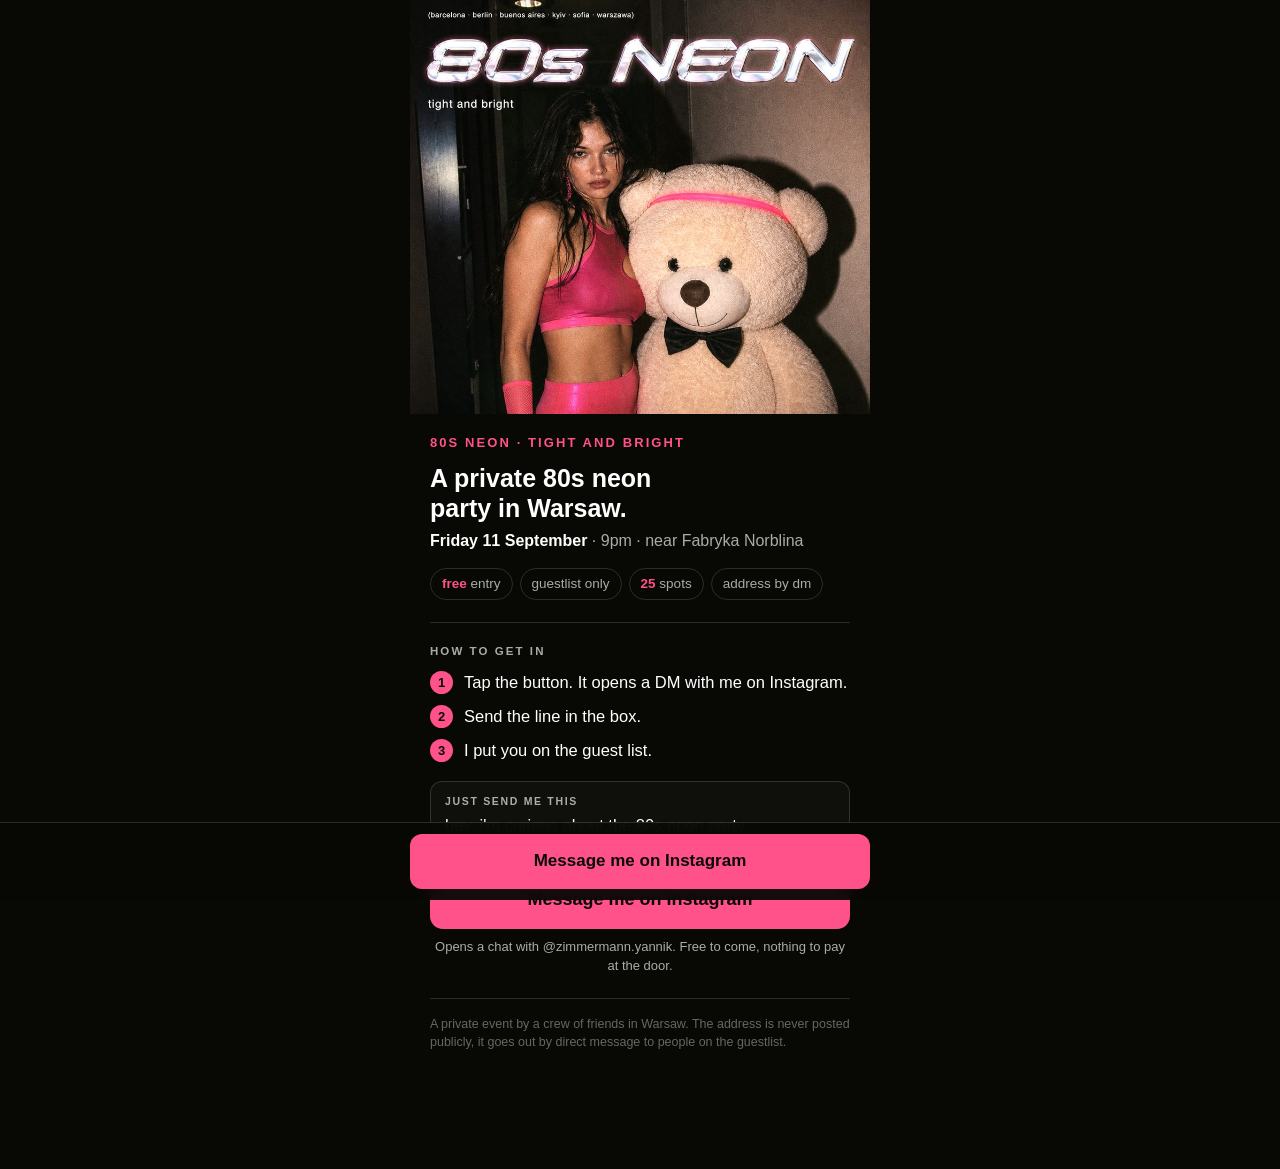
==== static/80s-neon/index.html @ c00cbc7e "Serve the 80s Neon page at /80s-neon/ Moves the page and its hero into static/80s-neon/ so it serves" ====
<!doctype html>
<html lang="en">
<head>
<meta charset="utf-8">
<meta name="viewport" content="width=device-width, initial-scale=1, viewport-fit=cover">
<title>80s Neon Party · Warsaw · Friday 11 September</title>
<meta name="description" content="A private 80s neon DJ party in Warsaw on Friday 11 September, near Fabryka Norblina. Guestlist only, 25 spots. Message on Instagram to get in.">
<link rel="icon" href="favicon-32.png" sizes="32x32">
<link rel="apple-touch-icon" href="favicon-180.png">
<meta property="og:title" content="80s Neon Party · Warsaw · Friday 11 September">
<meta property="og:description" content="Private 80s neon DJ party in Warsaw. Guestlist only, 25 spots.">
<meta property="og:image" content="https://yannikzimmermann.de/80s-neon/80s-neon-hero.jpg">
<link rel="canonical" href="https://yannikzimmermann.de/80s-neon/">
<meta property="og:type" content="website">

<script>
  (function (w, d, s, u) {
    if (w.oaiq) return;
    var q = function () { q.q.push(arguments); };
    q.q = []; w.oaiq = q;
    var js = d.createElement(s); js.async = true; js.src = u;
    var f = d.getElementsByTagName(s)[0];
    f.parentNode.insertBefore(js, f);
  })(window, document, "script", "https://bzrcdn.openai.com/sdk/oaiq.min.js");

  oaiq("init", { pixelId: "PKXnWhbJrWKSVSd2zJYTL1" });
</script>

<style>
  :root{
    --bg:#080805;
    --ink:#ffffff;
    --muted:rgba(255,255,255,.66);
    --pink:#ff528a;
    --line:rgba(255,255,255,.14);
    --wrap:460px;
    --pad:20px;
  }
  *{box-sizing:border-box}
  html{-webkit-text-size-adjust:100%}
  body{
    margin:0;background:var(--bg);color:var(--ink);
    font-family:"Helvetica Neue",Helvetica,Arial,system-ui,sans-serif;
    font-size:17px;line-height:1.45;
    -webkit-font-smoothing:antialiased;
    -webkit-tap-highlight-color:transparent;
    overflow-x:hidden;
    padding-bottom:92px;
  }
  img{max-width:100%;display:block}
  .wrap{max-width:var(--wrap);margin:0 auto;padding:0 var(--pad)}

  .hero{max-width:var(--wrap);margin:0 auto}
  .hero img{
    width:100%;height:auto;
    max-height:46vh;max-height:46dvh;
    object-fit:cover;object-position:50% 10%;
  }

  h1{
    font-size:13px;font-weight:700;letter-spacing:.16em;text-transform:uppercase;
    color:var(--pink);margin:20px 0 10px;
  }
  .lede{
    font-size:25px;line-height:1.2;font-weight:600;margin:0 0 6px;
    text-wrap:balance;
  }
  .when{font-size:16px;color:var(--muted);margin:0 0 16px}
  .when b{color:var(--ink);font-weight:600}

  .facts{
    display:flex;flex-wrap:wrap;gap:7px;margin:0 0 22px;padding:0;list-style:none;
  }
  .facts li{
    border:1px solid var(--line);border-radius:999px;
    padding:5px 11px;font-size:13.5px;color:var(--muted);white-space:nowrap;
  }
  .facts li b{color:var(--pink);font-weight:700}

  h2{
    font-size:11.5px;font-weight:700;letter-spacing:.18em;text-transform:uppercase;
    color:var(--muted);margin:0 0 12px;
    padding-top:20px;border-top:1px solid var(--line);
  }

  ol{list-style:none;counter-reset:s;margin:0 0 18px;padding:0}
  ol li{
    counter-increment:s;position:relative;padding:0 0 11px 34px;
    font-size:16.5px;line-height:1.4;
  }
  ol li:last-child{padding-bottom:0}
  ol li::before{
    content:counter(s);position:absolute;left:0;top:0;
    width:23px;height:23px;border-radius:50%;
    background:var(--pink);color:#0b0b08;
    font-size:13px;font-weight:700;line-height:23px;text-align:center;
  }

  .say{
    border:1px solid var(--line);border-radius:12px;
    padding:12px 14px;background:rgba(255,255,255,.03);margin:0 0 14px;
  }
  .say .lbl{
    font-size:10.5px;font-weight:700;letter-spacing:.16em;text-transform:uppercase;
    color:var(--muted);display:block;margin:0 0 5px;
  }
  .say q{display:block;font-size:16.5px;quotes:none;line-height:1.35}
  .say .copied{
    display:block;font-size:12.5px;color:var(--pink);margin:6px 0 0;
    height:0;opacity:0;overflow:hidden;transition:opacity .2s ease;
  }
  .say .copied.on{height:auto;opacity:1}

  .cta{
    display:block;text-align:center;text-decoration:none;
    background:var(--pink);color:#0b0b08;
    font-size:18px;font-weight:700;
    padding:17px 20px;border-radius:13px;
  }
  .cta:active{transform:translateY(1px)}
  .after{font-size:13px;color:var(--muted);text-align:center;margin:9px 0 0}

  footer{
    font-size:12.5px;color:rgba(255,255,255,.38);
    margin:22px 0 0;padding:16px 0 26px;border-top:1px solid var(--line);
  }

  .bar{
    position:fixed;left:0;right:0;bottom:0;z-index:9;
    background:rgba(8,8,5,.94);
    -webkit-backdrop-filter:blur(8px);backdrop-filter:blur(8px);
    border-top:1px solid var(--line);
    padding:11px var(--pad) calc(11px + env(safe-area-inset-bottom));
    transform:none;transition:transform .22s ease;
  }
  .bar.off{transform:translateY(115%)}
  .bar a{
    display:block;text-align:center;text-decoration:none;
    background:var(--pink);color:#0b0b08;font-weight:700;font-size:17px;
    padding:15px;border-radius:12px;max-width:var(--wrap);margin:0 auto;
  }
</style>
</head>
<body>

<div class="hero">
  <img src="80s-neon-hero.jpg" width="860" height="874"
       alt="80s Neon party: a guest in hot pink neon holding a green glow stick, next to a giant cream teddy bear in a pink headband.">
</div>

<main class="wrap">

  <h1>80s neon · tight and bright</h1>

  <p class="lede">A private 80s neon party in Warsaw.</p>
  <p class="when"><b>Friday 11 September</b> · 9pm · near Fabryka Norblina</p>

  <ul class="facts">
    <li><b>free</b> entry</li>
    <li>guestlist only</li>
    <li><b>25</b> spots</li>
    <li>address by dm</li>
  </ul>

  <h2>How to get in</h2>
  <ol>
    <li>Tap the button. It opens a DM with me on Instagram.</li>
    <li>Send the line in the box.</li>
    <li>I put you on the guest list.</li>
  </ol>

  <div class="say">
    <span class="lbl">Just send me this</span>
    <q id="msg">hey, i'm curious about the 80s neon party</q>
    <span class="copied" id="copied">Copied, paste it straight in.</span>
  </div>

  <a class="cta" id="dm" href="https://ig.me/m/zimmermann.yannik?ref=chatgpt-ads-80s-neon">Message me on Instagram</a>
  <p class="after">Opens a chat with @zimmermann.yannik. Free to come, nothing to pay at the door.</p>

  <footer>
    A private event by a crew of friends in Warsaw. The address is never posted publicly, it goes
    out by direct message to people on the guestlist.
  </footer>

</main>

<div class="bar" id="bar">
  <a href="https://ig.me/m/zimmermann.yannik?ref=chatgpt-ads-80s-neon">Message me on Instagram</a>
</div>

<script>
  // lead_created is the registered conversion event on the ad account. It must match the
  // event_type of the conversion event setting exactly, or the setting listens for something
  // that never arrives. custom_event_name is deliberately NOT passed: the API rejects it
  // unless event_type is "custom".
  // Per developers.openai.com/ads/measurement-pixel, the event data object is REQUIRED and its
  // `type` must match the event's data shape. lead_created takes the customer_action shape,
  // NOT the contents shape (contents is for page_viewed / contents_viewed / order_created).
  // Sending the wrong shape is accepted on the wire as a 202 and then not counted.
  function track(){
    try{
      oaiq("measure","lead_created",{type:"customer_action"});
    }catch(e){}
  }

  // Instagram strips ?text=, so the opening line cannot be prefilled by URL (Meta's ig.me docs
  // support only ?ref=). Copy it on tap instead; the line stays visible either way.
  var MSG = (document.getElementById("msg") || {}).textContent || "";
  function copyLine(){
    var t = MSG.trim();
    if(!t) return;
    try{
      if(navigator.clipboard && navigator.clipboard.writeText){ navigator.clipboard.writeText(t); }
      else{
        var ta=document.createElement("textarea");
        ta.value=t; ta.setAttribute("readonly",""); ta.style.position="fixed"; ta.style.opacity="0";
        document.body.appendChild(ta); ta.select();
        document.execCommand("copy"); document.body.removeChild(ta);
      }
      var c=document.getElementById("copied");
      if(c) c.classList.add("on");
    }catch(e){}
  }

  document.querySelectorAll('a[href*="ig.me"]').forEach(function(a){
    a.addEventListener("click",function(){ copyLine(); track(); },{passive:true});
  });

  var btn=document.getElementById("dm"), bar=document.getElementById("bar");
  if("IntersectionObserver" in window && btn){
    new IntersectionObserver(function(es){
      bar.classList.toggle("off", es[0].isIntersecting);
    },{threshold:0.6}).observe(btn);
  }
</script>

</body>
</html>
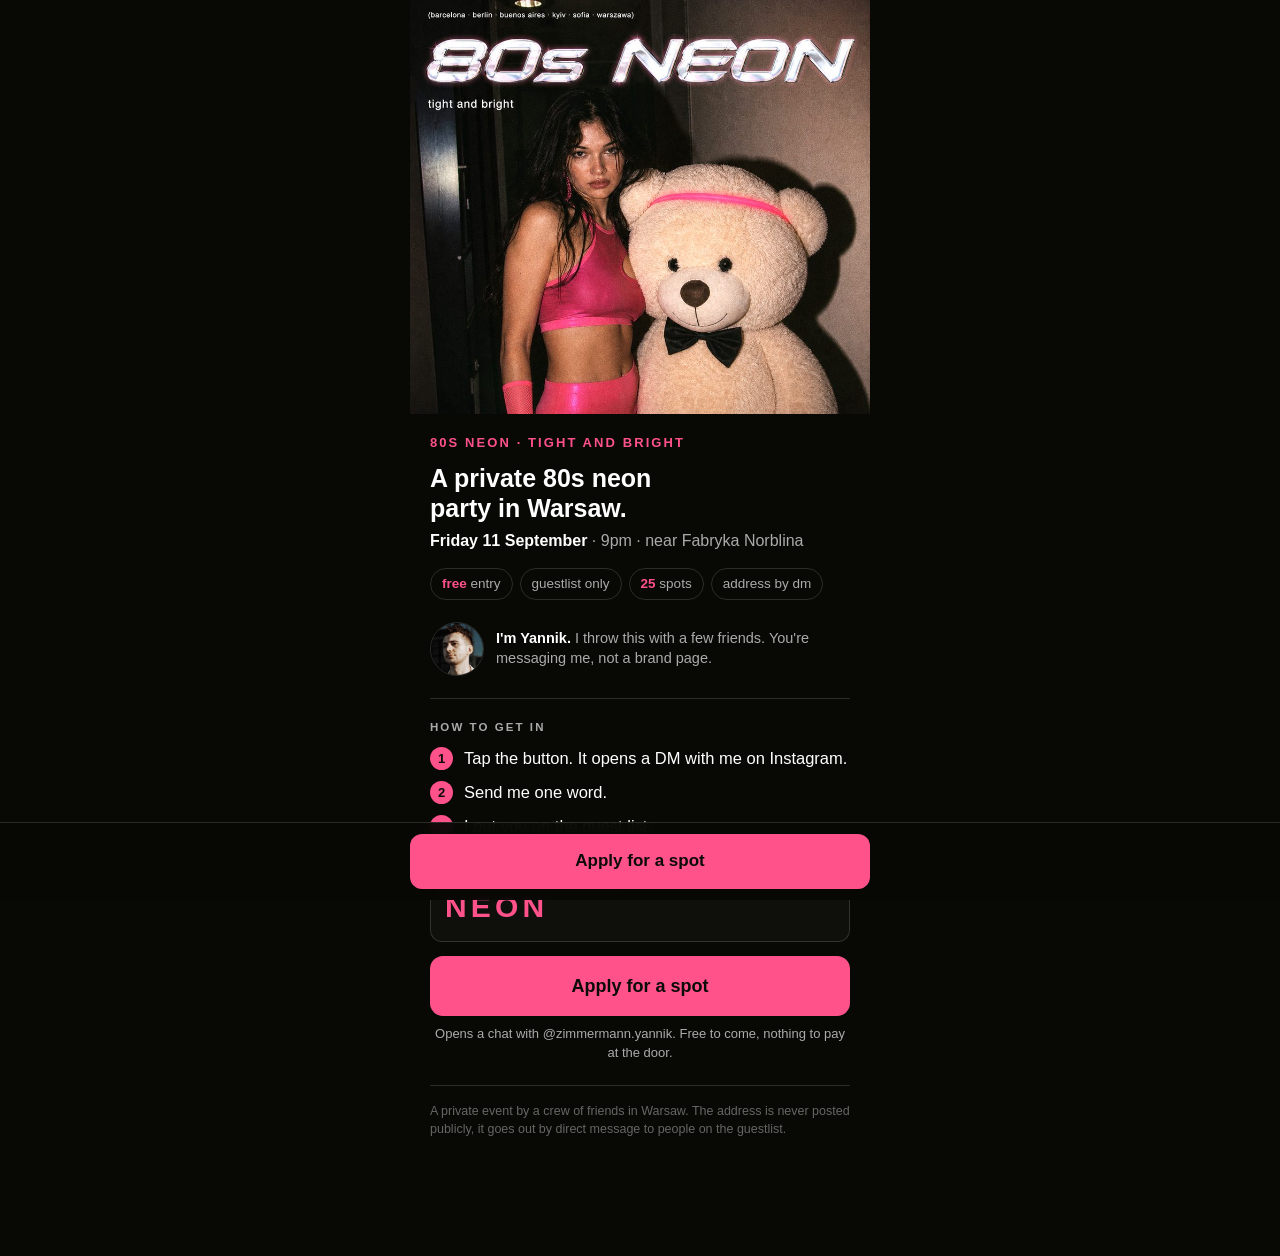
==== commit 16e56b7c: "80s neon: host photo, one-word DM, "Apply for a spot" Day 1 gave 36 clicks and 0 DMs. Three changes " ====
--- a/static/80s-neon/index.html
+++ b/static/80s-neon/index.html
@@ -5,8 +5,8 @@
 <meta name="viewport" content="width=device-width, initial-scale=1, viewport-fit=cover">
 <title>80s Neon Party · Warsaw · Friday 11 September</title>
 <meta name="description" content="A private 80s neon DJ party in Warsaw on Friday 11 September, near Fabryka Norblina. Guestlist only, 25 spots. Message on Instagram to get in.">
-<link rel="icon" href="favicon-32.png" sizes="32x32">
-<link rel="apple-touch-icon" href="favicon-180.png">
+<link rel="icon" href="/favicon.ico" sizes="any">
+<link rel="apple-touch-icon" href="/apple-touch-icon.png">
 <meta property="og:title" content="80s Neon Party · Warsaw · Friday 11 September">
 <meta property="og:description" content="Private 80s neon DJ party in Warsaw. Guestlist only, 25 spots.">
 <meta property="og:image" content="https://yannikzimmermann.de/80s-neon/80s-neon-hero.jpg">
@@ -24,6 +24,15 @@
   })(window, document, "script", "https://bzrcdn.openai.com/sdk/oaiq.min.js");
 
   oaiq("init", { pixelId: "PKXnWhbJrWKSVSd2zJYTL1" });
+
+  // page_viewed is NOT fired automatically by the SDK. Verified against the platform's own
+  // event stream: with only init on the page, no page_viewed event ever arrives, so the
+  // registered page_viewed conversion would sit listening for nothing. It has to be sent
+  // explicitly, and it takes the `contents` shape (customer_action is for lead_created).
+  oaiq("measure", "page_viewed", {
+    type: "contents",
+    contents: [{ id: "80s-neon-2026-09-11", name: "80s Neon landing page", content_type: "page" }]
+  });
 </script>
 
 <style>
@@ -77,6 +86,17 @@
   }
   .facts li b{color:var(--pink);font-weight:700}
 
+  /* The ask is "DM a stranger for a house address". A face and a name answer the
+     question that actually stops people: who am I messaging? */
+  .host{display:flex;align-items:center;gap:12px;margin:0 0 22px}
+  .host img{
+    width:54px;height:54px;flex:0 0 54px;
+    border-radius:50%;object-fit:cover;
+    border:1px solid var(--line);
+  }
+  .host p{margin:0;font-size:14.5px;line-height:1.35;color:var(--muted)}
+  .host b{color:var(--ink);font-weight:600}
+
   h2{
     font-size:11.5px;font-weight:700;letter-spacing:.18em;text-transform:uppercase;
     color:var(--muted);margin:0 0 12px;
@@ -105,6 +125,12 @@
     color:var(--muted);display:block;margin:0 0 5px;
   }
   .say q{display:block;font-size:16.5px;quotes:none;line-height:1.35}
+  /* One word survives the app switch. A sentence depends on the clipboard working
+     inside whatever browser ChatGPT hands the link to. */
+  .say q.word{
+    font-size:30px;font-weight:800;letter-spacing:.14em;
+    color:var(--pink);line-height:1.1;
+  }
   .say .copied{
     display:block;font-size:12.5px;color:var(--pink);margin:6px 0 0;
     height:0;opacity:0;overflow:hidden;transition:opacity .2s ease;
@@ -162,20 +188,26 @@
     <li>address by dm</li>
   </ul>
 
+  <div class="host">
+    <img src="host.jpg" width="54" height="54"
+         alt="Yannik Zimmermann, who hosts the party.">
+    <p><b>I'm Yannik.</b> I throw this with a few friends. You're messaging me, not a brand page.</p>
+  </div>
+
   <h2>How to get in</h2>
   <ol>
     <li>Tap the button. It opens a DM with me on Instagram.</li>
-    <li>Send the line in the box.</li>
+    <li>Send me one word.</li>
     <li>I put you on the guest list.</li>
   </ol>
 
   <div class="say">
-    <span class="lbl">Just send me this</span>
-    <q id="msg">hey, i'm curious about the 80s neon party</q>
-    <span class="copied" id="copied">Copied, paste it straight in.</span>
+    <span class="lbl">Send me this one word</span>
+    <q id="msg" class="word">NEON</q>
+    <span class="copied" id="copied">Copied. Paste it, or just type it.</span>
   </div>
 
-  <a class="cta" id="dm" href="https://ig.me/m/zimmermann.yannik?ref=chatgpt-ads-80s-neon">Message me on Instagram</a>
+  <a class="cta" id="dm" href="https://ig.me/m/zimmermann.yannik?ref=chatgpt-ads-80s-neon">Apply for a spot</a>
   <p class="after">Opens a chat with @zimmermann.yannik. Free to come, nothing to pay at the door.</p>
 
   <footer>
@@ -186,7 +218,7 @@
 </main>
 
 <div class="bar" id="bar">
-  <a href="https://ig.me/m/zimmermann.yannik?ref=chatgpt-ads-80s-neon">Message me on Instagram</a>
+  <a href="https://ig.me/m/zimmermann.yannik?ref=chatgpt-ads-80s-neon">Apply for a spot</a>
 </div>
 
 <script>
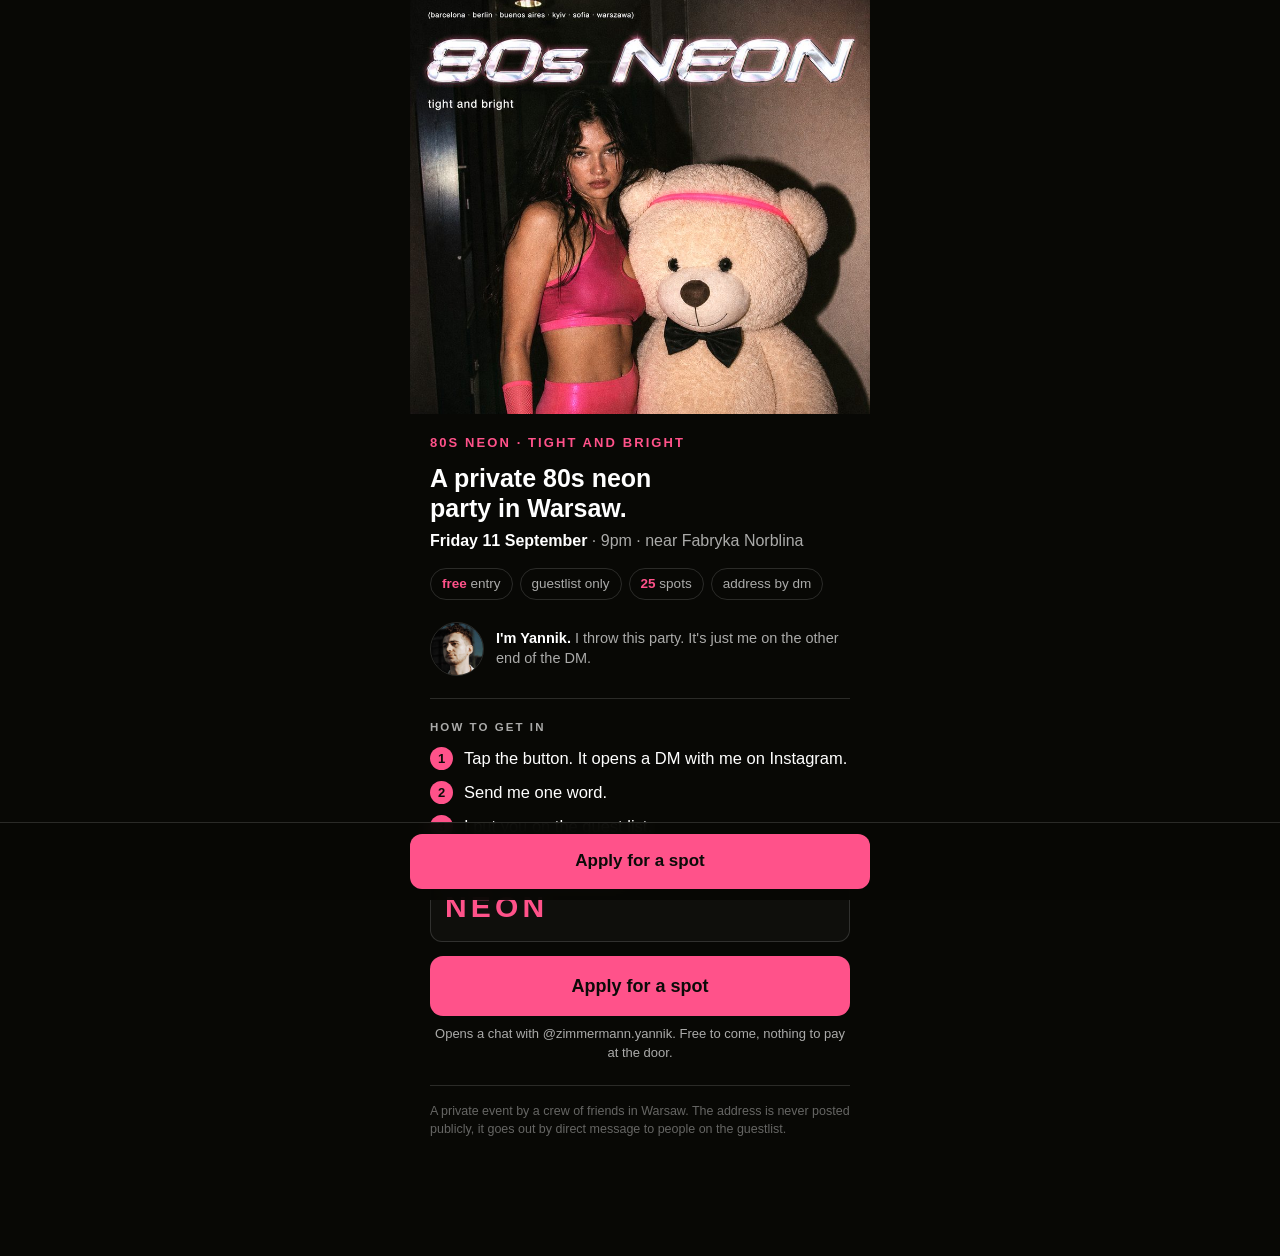
==== commit 6b1fcbb8: "80s neon: warmer host line "I throw this with a few friends. You're messaging me, not a brand page."" ====
--- a/static/80s-neon/index.html
+++ b/static/80s-neon/index.html
@@ -191,7 +191,7 @@
   <div class="host">
     <img src="host.jpg" width="54" height="54"
          alt="Yannik Zimmermann, who hosts the party.">
-    <p><b>I'm Yannik.</b> I throw this with a few friends. You're messaging me, not a brand page.</p>
+    <p><b>I'm Yannik.</b> I throw this party. It's just me on the other end of the DM.</p>
   </div>
 
   <h2>How to get in</h2>
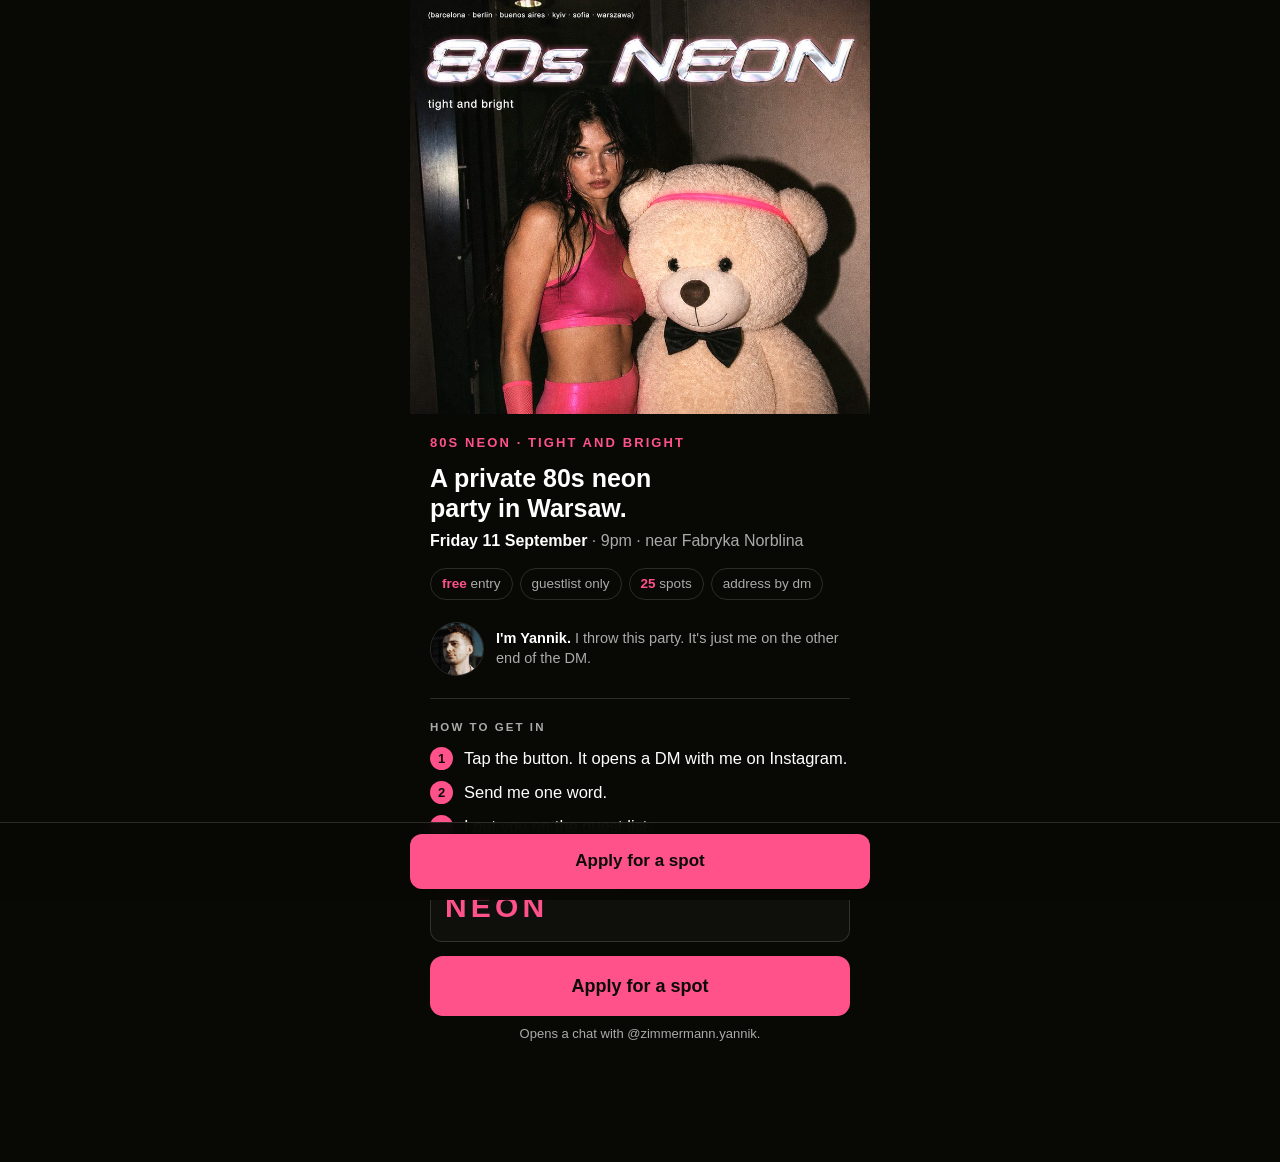
==== commit bb09e7fe: "80s neon: drop the footer and the redundant free line Both were answering questions nobody asked.  "" ====
--- a/static/80s-neon/index.html
+++ b/static/80s-neon/index.html
@@ -144,12 +144,7 @@
     padding:17px 20px;border-radius:13px;
   }
   .cta:active{transform:translateY(1px)}
-  .after{font-size:13px;color:var(--muted);text-align:center;margin:9px 0 0}
-
-  footer{
-    font-size:12.5px;color:rgba(255,255,255,.38);
-    margin:22px 0 0;padding:16px 0 26px;border-top:1px solid var(--line);
-  }
+  .after{font-size:13px;color:var(--muted);text-align:center;margin:9px 0 26px}
 
   .bar{
     position:fixed;left:0;right:0;bottom:0;z-index:9;
@@ -208,12 +203,7 @@
   </div>
 
   <a class="cta" id="dm" href="https://ig.me/m/zimmermann.yannik?ref=chatgpt-ads-80s-neon">Apply for a spot</a>
-  <p class="after">Opens a chat with @zimmermann.yannik. Free to come, nothing to pay at the door.</p>
-
-  <footer>
-    A private event by a crew of friends in Warsaw. The address is never posted publicly, it goes
-    out by direct message to people on the guestlist.
-  </footer>
+  <p class="after">Opens a chat with @zimmermann.yannik.</p>
 
 </main>
 
